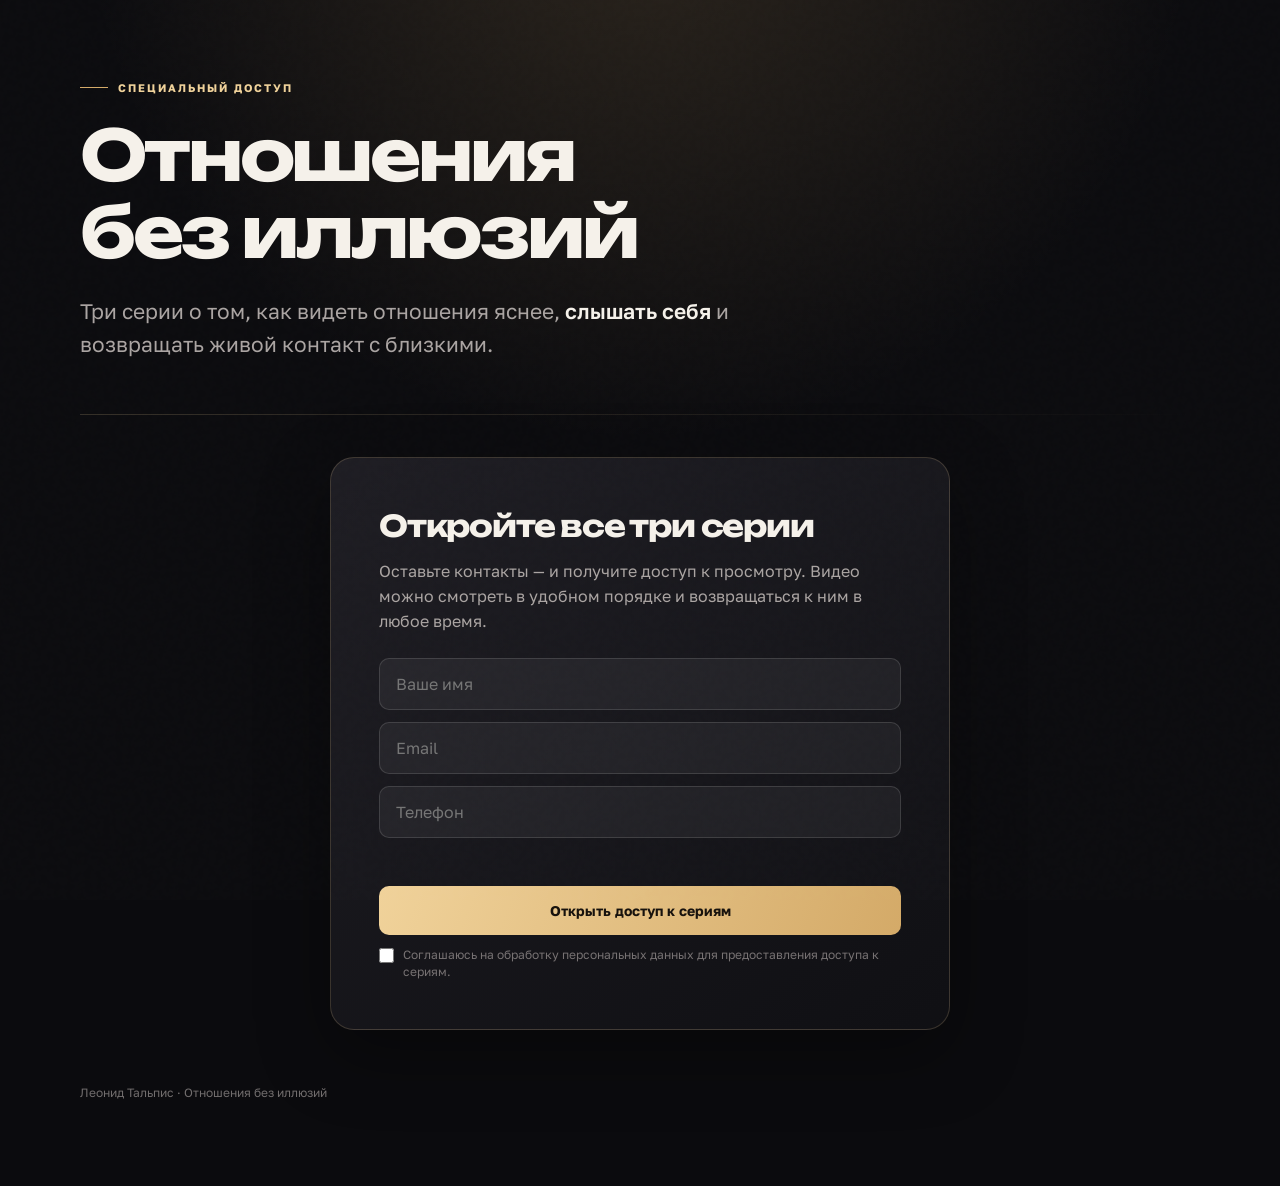
==== index.html @ f87efae3 "Add webinar pages and Cloudflare functions" ====
<!doctype html>
<html lang="ru">
<head>
  <meta charset="utf-8">
  <meta name="viewport" content="width=device-width, initial-scale=1">
  <meta name="theme-color" content="#0b0b0e">
  <title>Отношения без иллюзий — три серии</title>
  <link rel="preconnect" href="https://fonts.googleapis.com">
  <link rel="preconnect" href="https://fonts.gstatic.com" crossorigin>
  <link href="https://fonts.googleapis.com/css2?family=Golos+Text:wght@400;500;600;700&family=Unbounded:wght@500;600;700&display=swap" rel="stylesheet">
  <style>
    :root {
      --bg: #0b0b0e;
      --panel: #151419;
      --panel-soft: #1b1a20;
      --text: #f5f1ea;
      --muted: #aaa4a2;
      --gold: #d4aa68;
      --gold-light: #f0d29a;
      --line: rgba(240, 210, 154, .18);
      --shadow: 0 24px 70px rgba(0, 0, 0, .34);
    }

    * { box-sizing: border-box; }
    html { scroll-behavior: smooth; }
    body {
      margin: 0;
      min-width: 320px;
      color: var(--text);
      background:
        radial-gradient(circle at 50% -10%, rgba(212, 170, 104, .16), transparent 35rem),
        var(--bg);
      font-family: "Golos Text", system-ui, sans-serif;
    }

    body::before {
      content: "";
      position: fixed;
      inset: 0;
      pointer-events: none;
      opacity: .04;
      background-image: url("data:image/svg+xml,%3Csvg viewBox='0 0 160 160' xmlns='http://www.w3.org/2000/svg'%3E%3Cfilter id='n'%3E%3CfeTurbulence type='fractalNoise' baseFrequency='.9' numOctaves='3' stitchTiles='stitch'/%3E%3C/filter%3E%3Crect width='100%25' height='100%25' filter='url(%23n)' opacity='.28'/%3E%3C/svg%3E");
      mix-blend-mode: screen;
    }

    .page { width: min(1120px, calc(100% - 40px)); margin: 0 auto; padding: 72px 0 84px; }
    .eyebrow {
      display: inline-flex;
      align-items: center;
      gap: 10px;
      color: var(--gold-light);
      font-size: 11px;
      font-weight: 700;
      letter-spacing: .18em;
      text-transform: uppercase;
    }
    .eyebrow::before { content: ""; width: 28px; height: 1px; background: var(--gold); }
    h1, h2, p { margin: 0; }
    h1 {
      max-width: 860px;
      margin-top: 22px;
      font-family: Unbounded, sans-serif;
      font-size: clamp(31px, 5.5vw, 70px);
      line-height: 1.1;
      letter-spacing: -.045em;
      text-wrap: balance;
    }
    .intro {
      max-width: 710px;
      margin-top: 25px;
      color: var(--muted);
      font-size: clamp(17px, 2vw, 21px);
      line-height: 1.55;
    }
    .intro strong { color: var(--text); font-weight: 600; }
    .rule { height: 1px; margin: 54px 0 35px; background: linear-gradient(90deg, var(--line), transparent); }

    .video-content { display: none; }
    .video-content.active { display: block; animation: appear .6s ease both; }
    .series-list { display: grid; gap: 30px; }
    .series-card {
      position: relative;
      overflow: hidden;
      padding: 24px;
      border: 1px solid var(--line);
      border-radius: 24px;
      background: linear-gradient(145deg, rgba(30, 29, 35, .96), rgba(15, 15, 19, .98));
      box-shadow: var(--shadow);
    }
    .series-card::after {
      content: "";
      position: absolute;
      width: 190px;
      height: 190px;
      top: -115px;
      right: -55px;
      border: 1px solid rgba(212, 170, 104, .16);
      border-radius: 50%;
      box-shadow: 0 0 0 20px rgba(212, 170, 104, .035), 0 0 0 40px rgba(212, 170, 104, .02);
      pointer-events: none;
    }
    .series-head { position: relative; z-index: 1; display: flex; align-items: baseline; justify-content: space-between; gap: 20px; margin-bottom: 18px; }
    .series-number { color: var(--gold); font-family: Unbounded, sans-serif; font-size: 12px; letter-spacing: .12em; }
    .series-title { font-family: Unbounded, sans-serif; font-size: clamp(17px, 2.2vw, 24px); line-height: 1.35; letter-spacing: -.03em; }
    .video-wrap { overflow: hidden; position: relative; aspect-ratio: 16 / 9; border-radius: 15px; background: #050506; }
    video { display: block; width: 100%; height: 100%; object-fit: contain; background: #050506; }
    .loading-msg { position: absolute; z-index: 0; inset: 0; display: grid; place-items: center; color: #7f7b7a; font-size: 14px; }
    video { position: relative; z-index: 1; }
    .cta-banner {
      position: relative;
      display: grid;
      grid-template-columns: 1fr auto;
      gap: 4px 20px;
      align-items: center;
      overflow: hidden;
      margin-top: 15px;
      padding: 19px 22px 20px;
      border: 1px solid rgba(240, 210, 154, .32);
      border-radius: 15px;
      color: var(--text);
      text-decoration: none;
      background: linear-gradient(110deg, rgba(116, 79, 36, .42), rgba(39, 33, 28, .95) 62%, rgba(83, 56, 28, .7));
      transition: transform .2s ease, border-color .2s ease, box-shadow .2s ease;
    }
    .cta-banner::before { content: ""; position: absolute; inset: 0; background: linear-gradient(105deg, transparent 0 45%, rgba(255,255,255,.09) 50%, transparent 55%); transform: translateX(-100%); transition: transform .55s ease; }
    .cta-banner:hover { transform: translateY(-2px); border-color: var(--gold-light); box-shadow: 0 14px 32px rgba(0, 0, 0, .25); }
    .cta-banner:hover::before { transform: translateX(100%); }
    .cta-kicker { position: relative; grid-column: 1 / -1; color: var(--gold-light); font-size: 10px; font-weight: 700; letter-spacing: .16em; text-transform: uppercase; }
    .cta-title { position: relative; display: block; font-family: Unbounded, sans-serif; font-size: clamp(13px, 1.6vw, 17px); line-height: 1.35; }
    .cta-text { position: relative; display: block; margin-top: 6px; color: #c5bbb0; font-size: 14px; line-height: 1.4; }
    .cta-arrow { position: relative; grid-column: 2; grid-row: 2 / span 2; color: var(--gold-light); font-size: 28px; line-height: 1; }

    .lead-gate {
      max-width: 620px;
      margin: 42px auto 0;
      padding: clamp(25px, 5vw, 48px);
      border: 1px solid var(--line);
      border-radius: 24px;
      background: linear-gradient(145deg, rgba(30, 29, 35, .98), rgba(16, 16, 20, .98));
      box-shadow: var(--shadow);
    }
    .lead-gate h2 { font-family: Unbounded, sans-serif; font-size: clamp(20px, 3vw, 30px); line-height: 1.3; letter-spacing: -.04em; }
    .lead-gate p { margin-top: 14px; color: var(--muted); font-size: 16px; line-height: 1.55; }
    .form { display: grid; gap: 12px; margin-top: 25px; }
    .form input {
      width: 100%;
      border: 1px solid rgba(255,255,255,.13);
      border-radius: 10px;
      outline: 0;
      padding: 15px 16px;
      color: var(--text);
      background: rgba(255,255,255,.055);
      font: inherit;
      transition: border-color .2s ease, background .2s ease;
    }
    .form input:focus { border-color: var(--gold); background: rgba(255,255,255,.08); }
    .form button {
      margin-top: 6px;
      border: 0;
      border-radius: 10px;
      padding: 16px 20px;
      color: #17120d;
      background: linear-gradient(110deg, var(--gold-light), var(--gold));
      font: 700 14px "Golos Text", sans-serif;
      cursor: pointer;
      transition: transform .2s ease, filter .2s ease;
    }
    .form button:hover { transform: translateY(-1px); filter: brightness(1.08); }
    .consent { margin-top: 14px !important; color: #777273 !important; font-size: 12px !important; line-height: 1.4 !important; }
    .consent-check { display: flex; gap: 9px; align-items: flex-start; margin-top: 12px; color: #777273; font-size: 12px; line-height: 1.4; cursor: pointer; }
    .consent-check input { width: 15px; height: 15px; flex: 0 0 auto; margin: 1px 0 0; accent-color: var(--gold); }
    .error { min-height: 18px; color: #eaa29d; font-size: 13px; }
    .footer { margin-top: 54px; color: #716d6d; font-size: 12px; line-height: 1.5; }

    @keyframes appear { from { opacity: 0; transform: translateY(16px); } to { opacity: 1; transform: translateY(0); } }
    @media (max-width: 640px) {
      .page { width: min(100% - 28px, 1120px); padding-top: 40px; }
      .rule { margin: 38px 0 25px; }
      .series-card { padding: 14px; border-radius: 18px; }
      .series-head { display: block; margin: 4px 4px 14px; }
      .series-number { display: block; margin-bottom: 8px; }
      .cta-banner { padding: 16px; }
      .cta-text { font-size: 13px; }
    }
  </style>
</head>
<body>
  <main class="page">
    <div class="eyebrow">Специальный доступ</div>
    <h1>Отношения без иллюзий</h1>
    <p class="intro">Три серии о том, как видеть отношения яснее, <strong>слышать себя</strong> и возвращать живой контакт с близкими.</p>
    <div class="rule"></div>

    <section class="lead-gate" id="leadGate">
      <h2>Откройте все три серии</h2>
      <p>Оставьте контакты — и получите доступ к просмотру. Видео можно смотреть в удобном порядке и возвращаться к ним в любое время.</p>
      <form class="form" id="leadForm">
        <input id="name" name="name" type="text" placeholder="Ваше имя" autocomplete="name" required>
        <input id="email" name="email" type="email" placeholder="Email" autocomplete="email" required>
        <input id="phone" name="phone" type="tel" placeholder="Телефон" autocomplete="tel" required>
        <div class="error" id="formError" aria-live="polite"></div>
        <button type="submit">Открыть доступ к сериям</button>
      </form>
      <label class="consent-check"><input id="consent" type="checkbox" required><span>Соглашаюсь на обработку персональных данных для предоставления доступа к сериям.</span></label>
    </section>

    <section class="video-content" id="videoContent" aria-label="Видео серии">
      <div class="series-list">
        <article class="series-card">
          <div class="series-head"><span class="series-number">СЕРИЯ 01</span><h2 class="series-title">Отношения без иллюзий</h2></div>
          <div class="video-wrap"><div class="loading-msg">Загрузка видео...</div><video controls controlsList="nodownload noplaybackrate nofullscreen" disablePictureInPicture preload="metadata" playsinline data-src="https://pub-dcba19fb04ed402b82e4977f57755384.r2.dev/Серия 1 - Отношения Без Иллюзий (v02).mp4"></video></div>
          <a class="cta-banner" href="https://leonidtalpis.com/mvs-kz?utm_campaign=relationship160926&amp;utm_medium=banner&amp;utm_source=live&amp;utm_term=therapy&amp;utm_product=mvs-senimar" target="_blank" rel="noopener">
            <span class="cta-kicker">MVS · следующий шаг</span><span><span class="cta-title">Продолжить работу с отношениями</span><span class="cta-text">Приглашаю на семинар «ВсеЛенский взгляд на жизнь»</span></span><span class="cta-arrow">↗</span>
          </a>
        </article>

        <article class="series-card">
          <div class="series-head"><span class="series-number">СЕРИЯ 02</span><h2 class="series-title">Отношения без иллюзий</h2></div>
          <div class="video-wrap"><div class="loading-msg">Загрузка видео...</div><video controls controlsList="nodownload noplaybackrate nofullscreen" disablePictureInPicture preload="metadata" playsinline data-src="https://pub-dcba19fb04ed402b82e4977f57755384.r2.dev/Серия 2 - Отношения Без Иллюзий (v02).mp4"></video></div>
          <a class="cta-banner" href="https://leonidtalpis.com/mvs-kz?utm_campaign=relationship160926&amp;utm_medium=banner&amp;utm_source=live&amp;utm_term=therapy&amp;utm_product=mvs-senimar" target="_blank" rel="noopener">
            <span class="cta-kicker">MVS · следующий шаг</span><span><span class="cta-title">Продолжить работу с отношениями</span><span class="cta-text">Приглашаю на семинар «ВсеЛенский взгляд на жизнь»</span></span><span class="cta-arrow">↗</span>
          </a>
        </article>

        <article class="series-card">
          <div class="series-head"><span class="series-number">СЕРИЯ 03</span><h2 class="series-title">Отношения без иллюзий</h2></div>
          <div class="video-wrap"><div class="loading-msg">Загрузка видео...</div><video controls controlsList="nodownload noplaybackrate nofullscreen" disablePictureInPicture preload="metadata" playsinline data-src="https://pub-dcba19fb04ed402b82e4977f57755384.r2.dev/Серия 3 - Отношения Без Иллюзий (v01).mp4"></video></div>
          <a class="cta-banner" href="https://leonidtalpis.com/mvs-kz?utm_campaign=relationship160926&amp;utm_medium=banner&amp;utm_source=live&amp;utm_term=therapy&amp;utm_product=mvs-senimar" target="_blank" rel="noopener">
            <span class="cta-kicker">MVS · следующий шаг</span><span><span class="cta-title">Продолжить работу с отношениями</span><span class="cta-text">Приглашаю на семинар «ВсеЛенский взгляд на жизнь»</span></span><span class="cta-arrow">↗</span>
          </a>
        </article>
      </div>
    </section>

    <p class="footer">Леонид Тальпис · Отношения без иллюзий</p>
  </main>

  <script>
    (function () {
      var leadGate = document.getElementById('leadGate');
      var videoContent = document.getElementById('videoContent');
      var form = document.getElementById('leadForm');
      var formError = document.getElementById('formError');
      var videos = document.querySelectorAll('video[data-src]');

      videos.forEach(function (video) {
        video.src = encodeURI(video.dataset.src);
        video.addEventListener('loadedmetadata', function () {
          var loading = video.parentElement.querySelector('.loading-msg');
          if (loading) loading.style.display = 'none';
        });
      });

      function showVideo() {
        leadGate.style.display = 'none';
        videoContent.classList.add('active');
      }

      if (localStorage.getItem('talpisViewerSubmitted') === '1') showVideo();

      form.addEventListener('submit', function (event) {
        event.preventDefault();
        formError.textContent = '';
        var data = {
          name: document.getElementById('name').value.trim(),
          email: document.getElementById('email').value.trim(),
          phone: document.getElementById('phone').value.trim(),
          source: 'relationship160926'
        };
        var button = form.querySelector('button');
        button.disabled = true;
        button.textContent = 'Сохраняем регистрацию…';
        var request = fetch('/api/register', {
          method: 'POST',
          headers: { 'Content-Type': 'application/json' },
          body: JSON.stringify(data)
        });
        request.then(function (response) {
          if (!response.ok) throw new Error('registration_failed');
          localStorage.setItem('talpisViewerSubmitted', '1');
          showVideo();
          window.scrollTo({ top: 0, behavior: 'smooth' });
        }).catch(function () {
          formError.textContent = 'Не удалось сохранить регистрацию. Попробуйте ещё раз.';
        }).finally(function () {
          button.disabled = false;
          button.textContent = 'Открыть доступ к сериям';
        });
      });
    })();
  </script>
</body>
</html>
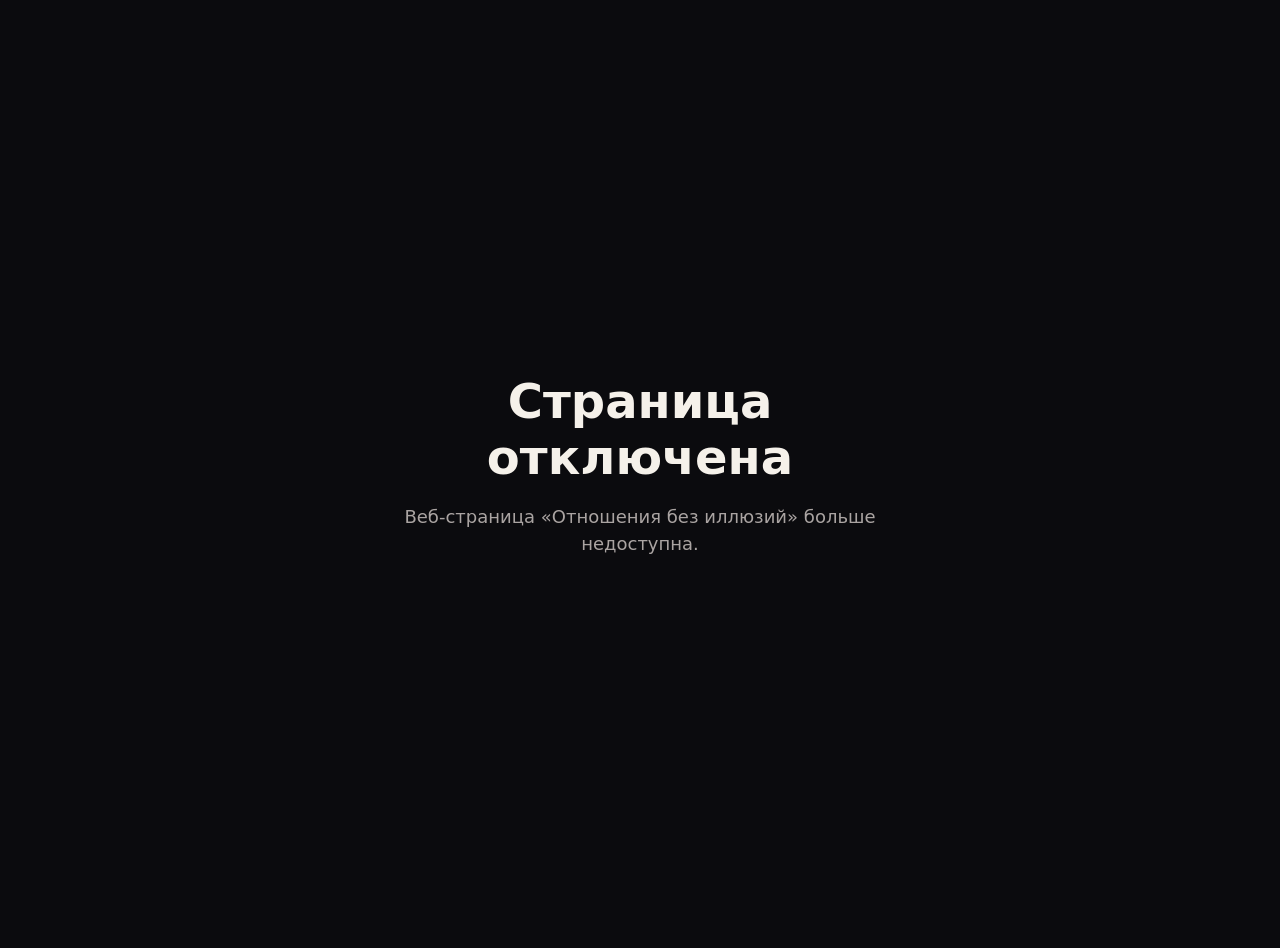
==== commit 627d85b2: "Disable relationships landing page" ====
--- a/index.html
+++ b/index.html
@@ -3,291 +3,18 @@
 <head>
   <meta charset="utf-8">
   <meta name="viewport" content="width=device-width, initial-scale=1">
-  <meta name="theme-color" content="#0b0b0e">
-  <title>Отношения без иллюзий — три серии</title>
-  <link rel="preconnect" href="https://fonts.googleapis.com">
-  <link rel="preconnect" href="https://fonts.gstatic.com" crossorigin>
-  <link href="https://fonts.googleapis.com/css2?family=Golos+Text:wght@400;500;600;700&family=Unbounded:wght@500;600;700&display=swap" rel="stylesheet">
+  <title>Страница отключена</title>
   <style>
-    :root {
-      --bg: #0b0b0e;
-      --panel: #151419;
-      --panel-soft: #1b1a20;
-      --text: #f5f1ea;
-      --muted: #aaa4a2;
-      --gold: #d4aa68;
-      --gold-light: #f0d29a;
-      --line: rgba(240, 210, 154, .18);
-      --shadow: 0 24px 70px rgba(0, 0, 0, .34);
-    }
-
-    * { box-sizing: border-box; }
-    html { scroll-behavior: smooth; }
-    body {
-      margin: 0;
-      min-width: 320px;
-      color: var(--text);
-      background:
-        radial-gradient(circle at 50% -10%, rgba(212, 170, 104, .16), transparent 35rem),
-        var(--bg);
-      font-family: "Golos Text", system-ui, sans-serif;
-    }
-
-    body::before {
-      content: "";
-      position: fixed;
-      inset: 0;
-      pointer-events: none;
-      opacity: .04;
-      background-image: url("data:image/svg+xml,%3Csvg viewBox='0 0 160 160' xmlns='http://www.w3.org/2000/svg'%3E%3Cfilter id='n'%3E%3CfeTurbulence type='fractalNoise' baseFrequency='.9' numOctaves='3' stitchTiles='stitch'/%3E%3C/filter%3E%3Crect width='100%25' height='100%25' filter='url(%23n)' opacity='.28'/%3E%3C/svg%3E");
-      mix-blend-mode: screen;
-    }
-
-    .page { width: min(1120px, calc(100% - 40px)); margin: 0 auto; padding: 72px 0 84px; }
-    .eyebrow {
-      display: inline-flex;
-      align-items: center;
-      gap: 10px;
-      color: var(--gold-light);
-      font-size: 11px;
-      font-weight: 700;
-      letter-spacing: .18em;
-      text-transform: uppercase;
-    }
-    .eyebrow::before { content: ""; width: 28px; height: 1px; background: var(--gold); }
-    h1, h2, p { margin: 0; }
-    h1 {
-      max-width: 860px;
-      margin-top: 22px;
-      font-family: Unbounded, sans-serif;
-      font-size: clamp(31px, 5.5vw, 70px);
-      line-height: 1.1;
-      letter-spacing: -.045em;
-      text-wrap: balance;
-    }
-    .intro {
-      max-width: 710px;
-      margin-top: 25px;
-      color: var(--muted);
-      font-size: clamp(17px, 2vw, 21px);
-      line-height: 1.55;
-    }
-    .intro strong { color: var(--text); font-weight: 600; }
-    .rule { height: 1px; margin: 54px 0 35px; background: linear-gradient(90deg, var(--line), transparent); }
-
-    .video-content { display: none; }
-    .video-content.active { display: block; animation: appear .6s ease both; }
-    .series-list { display: grid; gap: 30px; }
-    .series-card {
-      position: relative;
-      overflow: hidden;
-      padding: 24px;
-      border: 1px solid var(--line);
-      border-radius: 24px;
-      background: linear-gradient(145deg, rgba(30, 29, 35, .96), rgba(15, 15, 19, .98));
-      box-shadow: var(--shadow);
-    }
-    .series-card::after {
-      content: "";
-      position: absolute;
-      width: 190px;
-      height: 190px;
-      top: -115px;
-      right: -55px;
-      border: 1px solid rgba(212, 170, 104, .16);
-      border-radius: 50%;
-      box-shadow: 0 0 0 20px rgba(212, 170, 104, .035), 0 0 0 40px rgba(212, 170, 104, .02);
-      pointer-events: none;
-    }
-    .series-head { position: relative; z-index: 1; display: flex; align-items: baseline; justify-content: space-between; gap: 20px; margin-bottom: 18px; }
-    .series-number { color: var(--gold); font-family: Unbounded, sans-serif; font-size: 12px; letter-spacing: .12em; }
-    .series-title { font-family: Unbounded, sans-serif; font-size: clamp(17px, 2.2vw, 24px); line-height: 1.35; letter-spacing: -.03em; }
-    .video-wrap { overflow: hidden; position: relative; aspect-ratio: 16 / 9; border-radius: 15px; background: #050506; }
-    video { display: block; width: 100%; height: 100%; object-fit: contain; background: #050506; }
-    .loading-msg { position: absolute; z-index: 0; inset: 0; display: grid; place-items: center; color: #7f7b7a; font-size: 14px; }
-    video { position: relative; z-index: 1; }
-    .cta-banner {
-      position: relative;
-      display: grid;
-      grid-template-columns: 1fr auto;
-      gap: 4px 20px;
-      align-items: center;
-      overflow: hidden;
-      margin-top: 15px;
-      padding: 19px 22px 20px;
-      border: 1px solid rgba(240, 210, 154, .32);
-      border-radius: 15px;
-      color: var(--text);
-      text-decoration: none;
-      background: linear-gradient(110deg, rgba(116, 79, 36, .42), rgba(39, 33, 28, .95) 62%, rgba(83, 56, 28, .7));
-      transition: transform .2s ease, border-color .2s ease, box-shadow .2s ease;
-    }
-    .cta-banner::before { content: ""; position: absolute; inset: 0; background: linear-gradient(105deg, transparent 0 45%, rgba(255,255,255,.09) 50%, transparent 55%); transform: translateX(-100%); transition: transform .55s ease; }
-    .cta-banner:hover { transform: translateY(-2px); border-color: var(--gold-light); box-shadow: 0 14px 32px rgba(0, 0, 0, .25); }
-    .cta-banner:hover::before { transform: translateX(100%); }
-    .cta-kicker { position: relative; grid-column: 1 / -1; color: var(--gold-light); font-size: 10px; font-weight: 700; letter-spacing: .16em; text-transform: uppercase; }
-    .cta-title { position: relative; display: block; font-family: Unbounded, sans-serif; font-size: clamp(13px, 1.6vw, 17px); line-height: 1.35; }
-    .cta-text { position: relative; display: block; margin-top: 6px; color: #c5bbb0; font-size: 14px; line-height: 1.4; }
-    .cta-arrow { position: relative; grid-column: 2; grid-row: 2 / span 2; color: var(--gold-light); font-size: 28px; line-height: 1; }
-
-    .lead-gate {
-      max-width: 620px;
-      margin: 42px auto 0;
-      padding: clamp(25px, 5vw, 48px);
-      border: 1px solid var(--line);
-      border-radius: 24px;
-      background: linear-gradient(145deg, rgba(30, 29, 35, .98), rgba(16, 16, 20, .98));
-      box-shadow: var(--shadow);
-    }
-    .lead-gate h2 { font-family: Unbounded, sans-serif; font-size: clamp(20px, 3vw, 30px); line-height: 1.3; letter-spacing: -.04em; }
-    .lead-gate p { margin-top: 14px; color: var(--muted); font-size: 16px; line-height: 1.55; }
-    .form { display: grid; gap: 12px; margin-top: 25px; }
-    .form input {
-      width: 100%;
-      border: 1px solid rgba(255,255,255,.13);
-      border-radius: 10px;
-      outline: 0;
-      padding: 15px 16px;
-      color: var(--text);
-      background: rgba(255,255,255,.055);
-      font: inherit;
-      transition: border-color .2s ease, background .2s ease;
-    }
-    .form input:focus { border-color: var(--gold); background: rgba(255,255,255,.08); }
-    .form button {
-      margin-top: 6px;
-      border: 0;
-      border-radius: 10px;
-      padding: 16px 20px;
-      color: #17120d;
-      background: linear-gradient(110deg, var(--gold-light), var(--gold));
-      font: 700 14px "Golos Text", sans-serif;
-      cursor: pointer;
-      transition: transform .2s ease, filter .2s ease;
-    }
-    .form button:hover { transform: translateY(-1px); filter: brightness(1.08); }
-    .consent { margin-top: 14px !important; color: #777273 !important; font-size: 12px !important; line-height: 1.4 !important; }
-    .consent-check { display: flex; gap: 9px; align-items: flex-start; margin-top: 12px; color: #777273; font-size: 12px; line-height: 1.4; cursor: pointer; }
-    .consent-check input { width: 15px; height: 15px; flex: 0 0 auto; margin: 1px 0 0; accent-color: var(--gold); }
-    .error { min-height: 18px; color: #eaa29d; font-size: 13px; }
-    .footer { margin-top: 54px; color: #716d6d; font-size: 12px; line-height: 1.5; }
-
-    @keyframes appear { from { opacity: 0; transform: translateY(16px); } to { opacity: 1; transform: translateY(0); } }
-    @media (max-width: 640px) {
-      .page { width: min(100% - 28px, 1120px); padding-top: 40px; }
-      .rule { margin: 38px 0 25px; }
-      .series-card { padding: 14px; border-radius: 18px; }
-      .series-head { display: block; margin: 4px 4px 14px; }
-      .series-number { display: block; margin-bottom: 8px; }
-      .cta-banner { padding: 16px; }
-      .cta-text { font-size: 13px; }
-    }
+    body { margin: 0; min-height: 100vh; display: grid; place-items: center; padding: 24px; color: #f5f1ea; background: #0b0b0e; font: 18px system-ui, sans-serif; text-align: center; }
+    main { max-width: 560px; }
+    h1 { font-size: clamp(28px, 6vw, 48px); margin: 0 0 16px; }
+    p { color: #aaa4a2; line-height: 1.5; }
   </style>
 </head>
 <body>
-  <main class="page">
-    <div class="eyebrow">Специальный доступ</div>
-    <h1>Отношения без иллюзий</h1>
-    <p class="intro">Три серии о том, как видеть отношения яснее, <strong>слышать себя</strong> и возвращать живой контакт с близкими.</p>
-    <div class="rule"></div>
-
-    <section class="lead-gate" id="leadGate">
-      <h2>Откройте все три серии</h2>
-      <p>Оставьте контакты — и получите доступ к просмотру. Видео можно смотреть в удобном порядке и возвращаться к ним в любое время.</p>
-      <form class="form" id="leadForm">
-        <input id="name" name="name" type="text" placeholder="Ваше имя" autocomplete="name" required>
-        <input id="email" name="email" type="email" placeholder="Email" autocomplete="email" required>
-        <input id="phone" name="phone" type="tel" placeholder="Телефон" autocomplete="tel" required>
-        <div class="error" id="formError" aria-live="polite"></div>
-        <button type="submit">Открыть доступ к сериям</button>
-      </form>
-      <label class="consent-check"><input id="consent" type="checkbox" required><span>Соглашаюсь на обработку персональных данных для предоставления доступа к сериям.</span></label>
-    </section>
-
-    <section class="video-content" id="videoContent" aria-label="Видео серии">
-      <div class="series-list">
-        <article class="series-card">
-          <div class="series-head"><span class="series-number">СЕРИЯ 01</span><h2 class="series-title">Отношения без иллюзий</h2></div>
-          <div class="video-wrap"><div class="loading-msg">Загрузка видео...</div><video controls controlsList="nodownload noplaybackrate nofullscreen" disablePictureInPicture preload="metadata" playsinline data-src="https://pub-dcba19fb04ed402b82e4977f57755384.r2.dev/Серия 1 - Отношения Без Иллюзий (v02).mp4"></video></div>
-          <a class="cta-banner" href="https://leonidtalpis.com/mvs-kz?utm_campaign=relationship160926&amp;utm_medium=banner&amp;utm_source=live&amp;utm_term=therapy&amp;utm_product=mvs-senimar" target="_blank" rel="noopener">
-            <span class="cta-kicker">MVS · следующий шаг</span><span><span class="cta-title">Продолжить работу с отношениями</span><span class="cta-text">Приглашаю на семинар «ВсеЛенский взгляд на жизнь»</span></span><span class="cta-arrow">↗</span>
-          </a>
-        </article>
-
-        <article class="series-card">
-          <div class="series-head"><span class="series-number">СЕРИЯ 02</span><h2 class="series-title">Отношения без иллюзий</h2></div>
-          <div class="video-wrap"><div class="loading-msg">Загрузка видео...</div><video controls controlsList="nodownload noplaybackrate nofullscreen" disablePictureInPicture preload="metadata" playsinline data-src="https://pub-dcba19fb04ed402b82e4977f57755384.r2.dev/Серия 2 - Отношения Без Иллюзий (v02).mp4"></video></div>
-          <a class="cta-banner" href="https://leonidtalpis.com/mvs-kz?utm_campaign=relationship160926&amp;utm_medium=banner&amp;utm_source=live&amp;utm_term=therapy&amp;utm_product=mvs-senimar" target="_blank" rel="noopener">
-            <span class="cta-kicker">MVS · следующий шаг</span><span><span class="cta-title">Продолжить работу с отношениями</span><span class="cta-text">Приглашаю на семинар «ВсеЛенский взгляд на жизнь»</span></span><span class="cta-arrow">↗</span>
-          </a>
-        </article>
-
-        <article class="series-card">
-          <div class="series-head"><span class="series-number">СЕРИЯ 03</span><h2 class="series-title">Отношения без иллюзий</h2></div>
-          <div class="video-wrap"><div class="loading-msg">Загрузка видео...</div><video controls controlsList="nodownload noplaybackrate nofullscreen" disablePictureInPicture preload="metadata" playsinline data-src="https://pub-dcba19fb04ed402b82e4977f57755384.r2.dev/Серия 3 - Отношения Без Иллюзий (v01).mp4"></video></div>
-          <a class="cta-banner" href="https://leonidtalpis.com/mvs-kz?utm_campaign=relationship160926&amp;utm_medium=banner&amp;utm_source=live&amp;utm_term=therapy&amp;utm_product=mvs-senimar" target="_blank" rel="noopener">
-            <span class="cta-kicker">MVS · следующий шаг</span><span><span class="cta-title">Продолжить работу с отношениями</span><span class="cta-text">Приглашаю на семинар «ВсеЛенский взгляд на жизнь»</span></span><span class="cta-arrow">↗</span>
-          </a>
-        </article>
-      </div>
-    </section>
-
-    <p class="footer">Леонид Тальпис · Отношения без иллюзий</p>
+  <main>
+    <h1>Страница отключена</h1>
+    <p>Веб-страница «Отношения без иллюзий» больше недоступна.</p>
   </main>
-
-  <script>
-    (function () {
-      var leadGate = document.getElementById('leadGate');
-      var videoContent = document.getElementById('videoContent');
-      var form = document.getElementById('leadForm');
-      var formError = document.getElementById('formError');
-      var videos = document.querySelectorAll('video[data-src]');
-
-      videos.forEach(function (video) {
-        video.src = encodeURI(video.dataset.src);
-        video.addEventListener('loadedmetadata', function () {
-          var loading = video.parentElement.querySelector('.loading-msg');
-          if (loading) loading.style.display = 'none';
-        });
-      });
-
-      function showVideo() {
-        leadGate.style.display = 'none';
-        videoContent.classList.add('active');
-      }
-
-      if (localStorage.getItem('talpisViewerSubmitted') === '1') showVideo();
-
-      form.addEventListener('submit', function (event) {
-        event.preventDefault();
-        formError.textContent = '';
-        var data = {
-          name: document.getElementById('name').value.trim(),
-          email: document.getElementById('email').value.trim(),
-          phone: document.getElementById('phone').value.trim(),
-          source: 'relationship160926'
-        };
-        var button = form.querySelector('button');
-        button.disabled = true;
-        button.textContent = 'Сохраняем регистрацию…';
-        var request = fetch('/api/register', {
-          method: 'POST',
-          headers: { 'Content-Type': 'application/json' },
-          body: JSON.stringify(data)
-        });
-        request.then(function (response) {
-          if (!response.ok) throw new Error('registration_failed');
-          localStorage.setItem('talpisViewerSubmitted', '1');
-          showVideo();
-          window.scrollTo({ top: 0, behavior: 'smooth' });
-        }).catch(function () {
-          formError.textContent = 'Не удалось сохранить регистрацию. Попробуйте ещё раз.';
-        }).finally(function () {
-          button.disabled = false;
-          button.textContent = 'Открыть доступ к сериям';
-        });
-      });
-    })();
-  </script>
 </body>
 </html>
